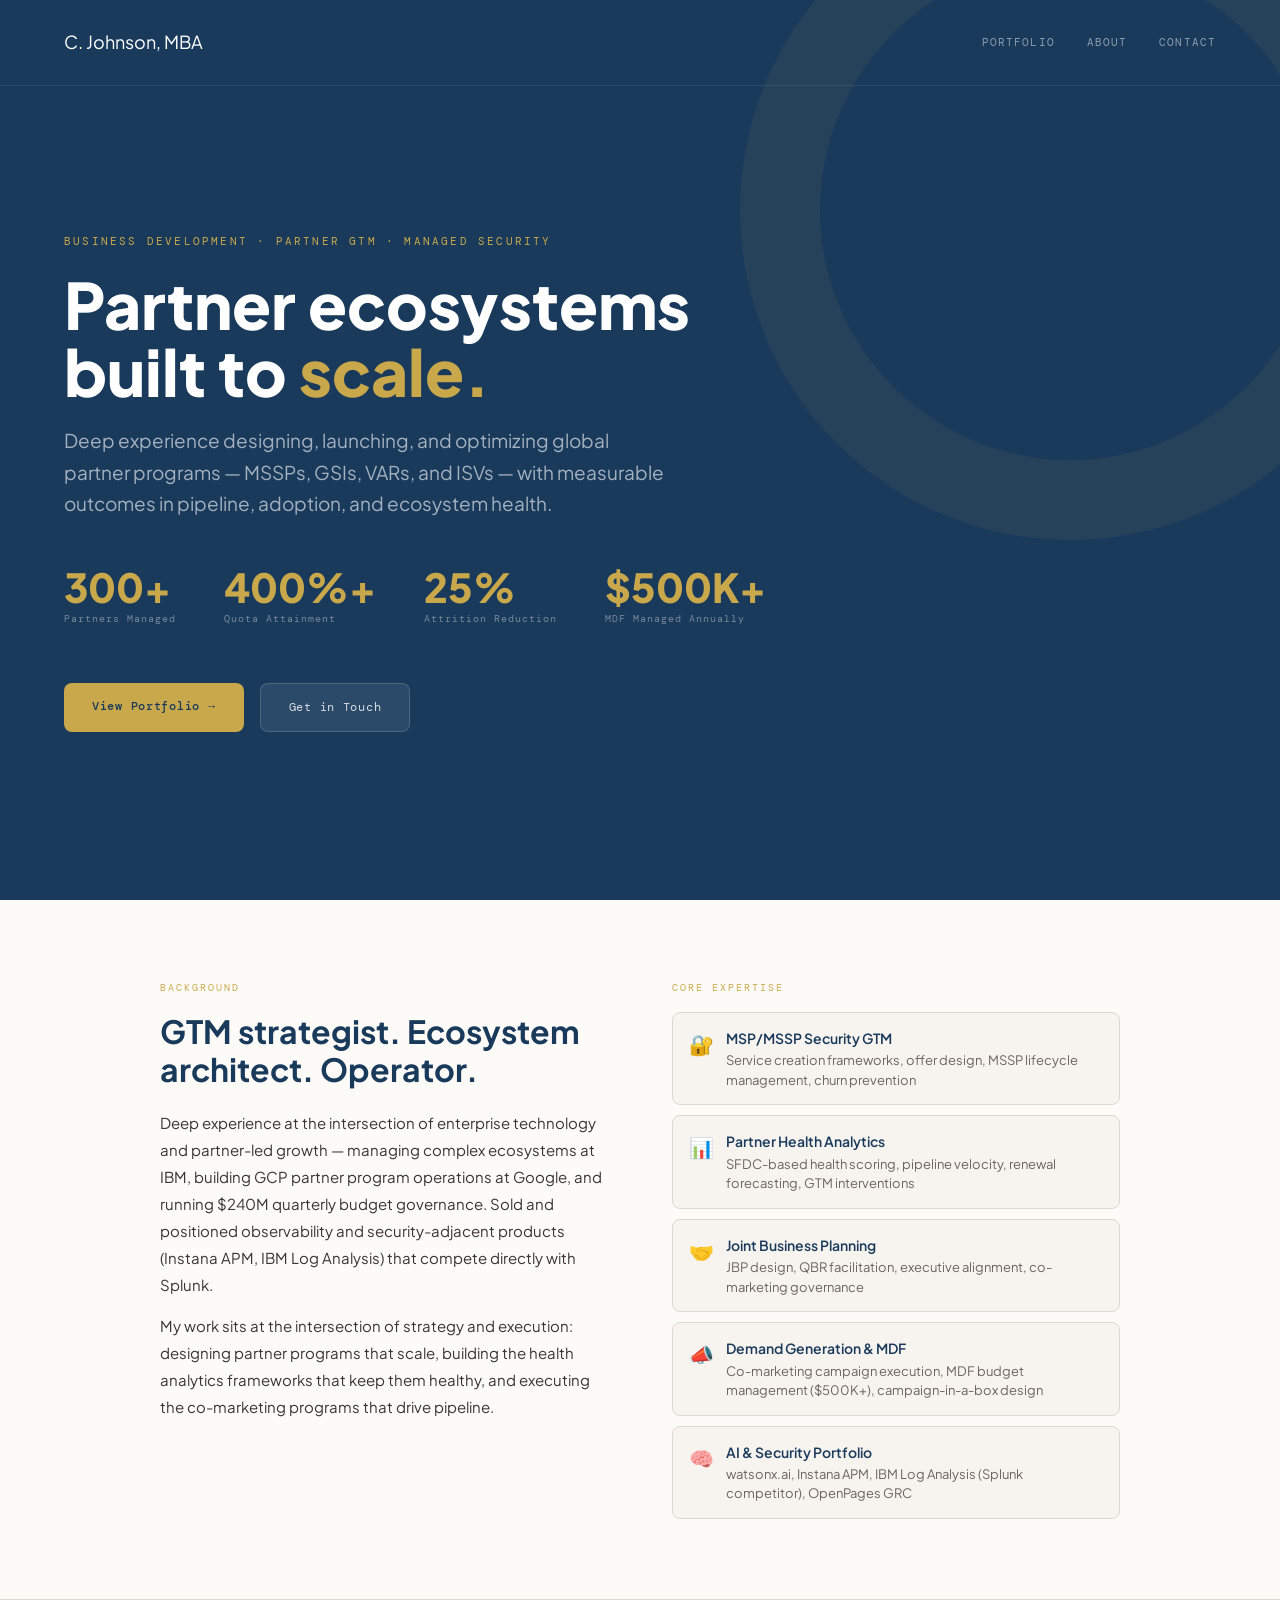
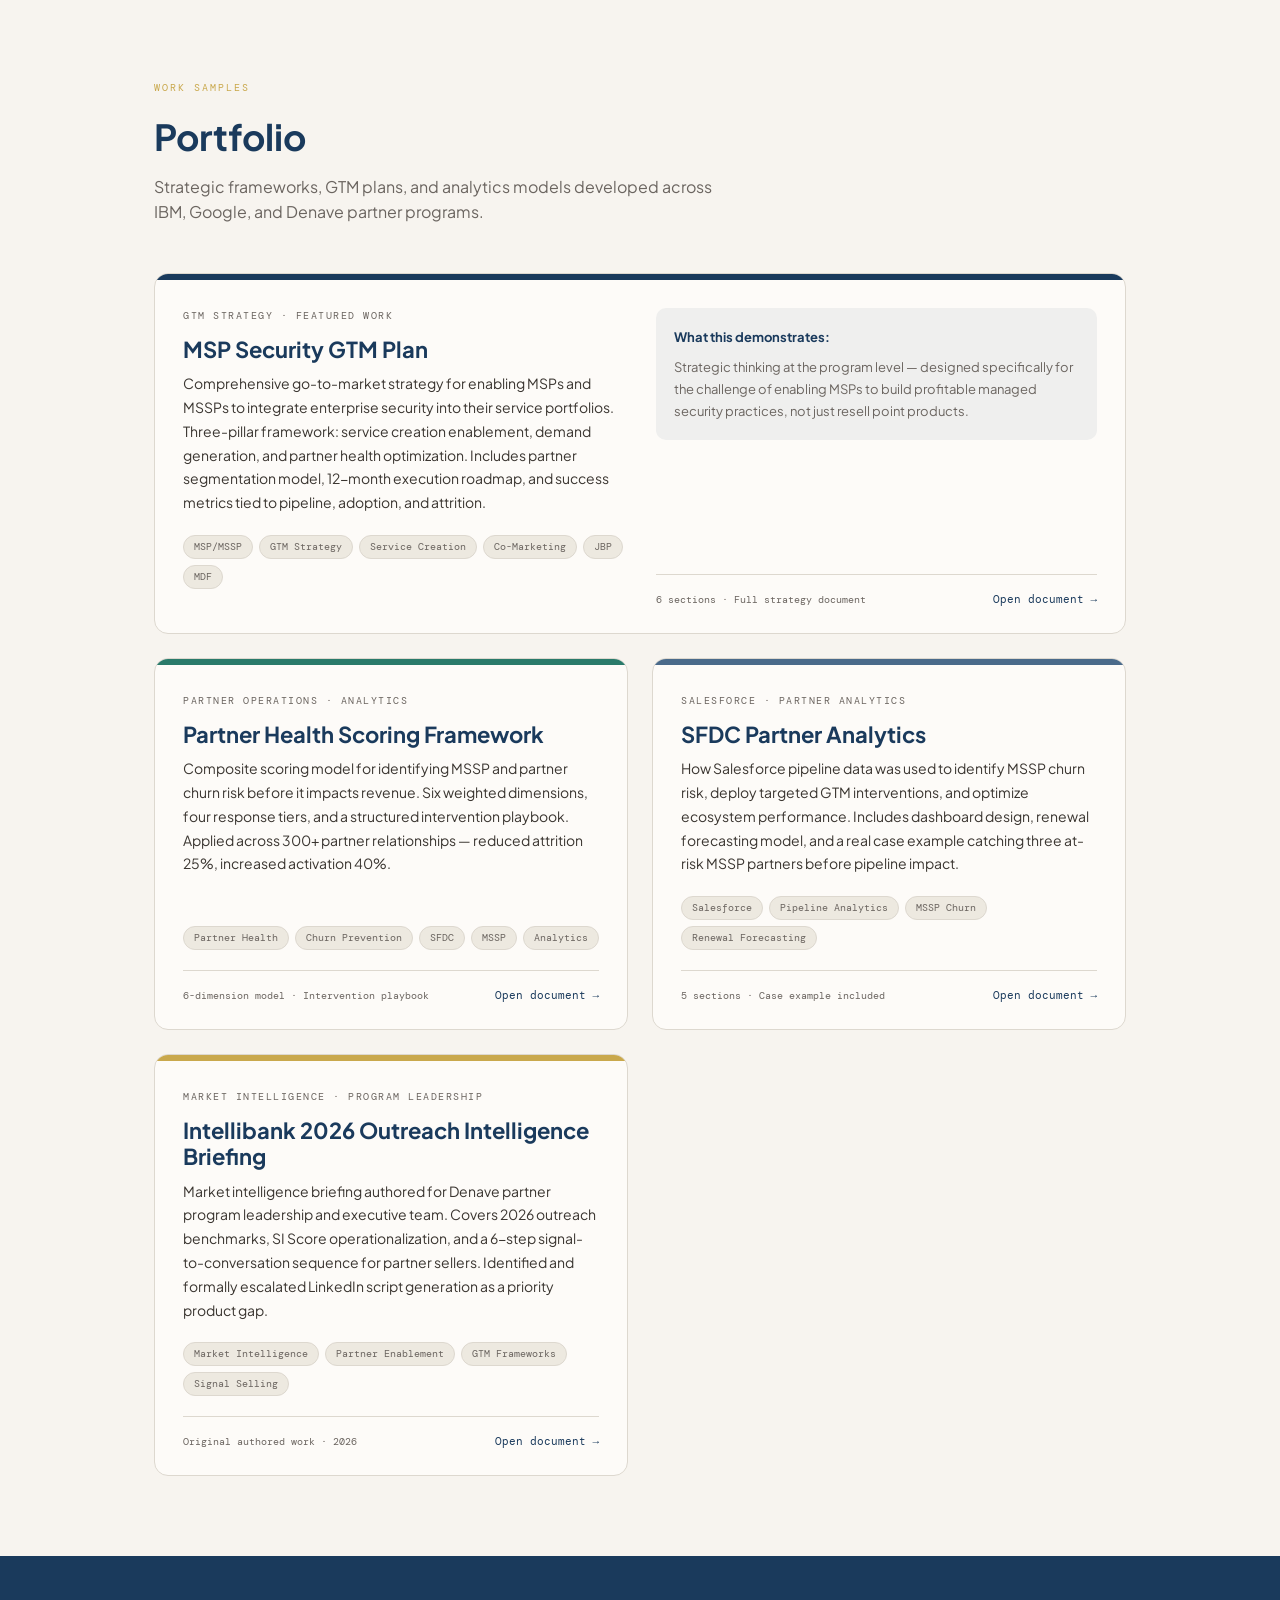
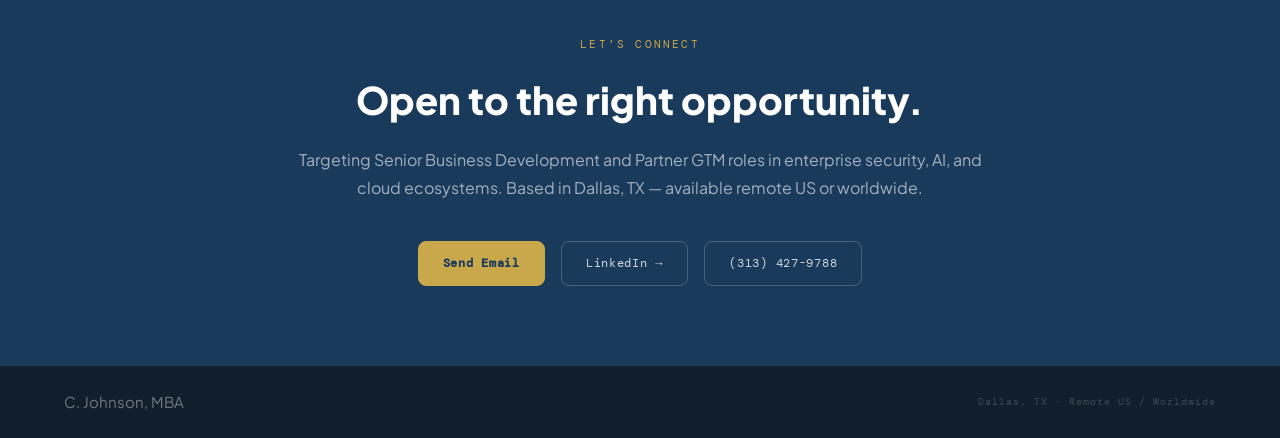
==== index.html @ adf1283f "Add files via upload" ====
<!DOCTYPE html>
<html lang="en">
<head>
<meta charset="UTF-8">
<meta name="viewport" content="width=device-width, initial-scale=1.0">
<title>Cory Johanson — Portfolio</title>
<link href="https://fonts.googleapis.com/css2?family=Plus+Jakarta+Sans:wght@300;400;500;600;700&family=DM+Mono:wght@300;400;500&display=swap" rel="stylesheet">
<style>
  :root { --navy:#1A3A5C;--navy-mid:#2a4f7a;--gold:#C9A84C;--gold-light:#e0c070;--cream:#F7F4EF;--cream-dark:#EDE9E0;--ink:#1c1c1c;--muted:#6b6560;--border:#ddd8cf;--surface:#FDFBF8; }
  *{box-sizing:border-box;margin:0;padding:0;}html{scroll-behavior:smooth;}
  body{font-family:'Plus Jakarta Sans',sans-serif;background:var(--cream);color:var(--ink);line-height:1.6;}
  .hero{background:var(--navy);min-height:100vh;display:flex;flex-direction:column;position:relative;overflow:hidden;}
  .hero::before{content:'';position:absolute;top:-120px;right:-120px;width:500px;height:500px;border:80px solid rgba(201,168,76,0.07);border-radius:50%;pointer-events:none;}
  nav{display:flex;align-items:center;justify-content:space-between;padding:28px 64px;position:relative;z-index:10;border-bottom:1px solid rgba(255,255,255,0.08);}
  .nav-name{font-family:'Plus Jakarta Sans',sans-serif;font-size:18px;color:#fff;}
  .nav-links{display:flex;gap:32px;}
  .nav-links a{font-family:'DM Mono',monospace;font-size:11px;color:rgba(255,255,255,0.5);text-decoration:none;letter-spacing:.1em;text-transform:uppercase;transition:color .2s;}
  .nav-links a:hover{color:var(--gold);}
  .hero-content{flex:1;display:flex;flex-direction:column;justify-content:center;padding:80px 64px 100px;position:relative;z-index:10;max-width:900px;}
  .hero-eyebrow{font-family:'DM Mono',monospace;font-size:11px;color:var(--gold);letter-spacing:.2em;text-transform:uppercase;margin-bottom:20px;}
  .hero h1{font-family:'Plus Jakarta Sans',sans-serif;font-size:64px;color:#fff;font-weight:900;line-height:1.05;margin-bottom:20px;}
  .hero h1 span{color:var(--gold);}
  .hero-tagline{font-size:19px;color:rgba(255,255,255,0.6);line-height:1.65;max-width:600px;margin-bottom:48px;}
  .hero-stats{display:flex;gap:48px;margin-bottom:56px;}
  .stat-num{font-family:'Plus Jakarta Sans',sans-serif;font-size:40px;font-weight:900;color:var(--gold);line-height:1;}
  .stat-label{font-family:'DM Mono',monospace;font-size:10px;color:rgba(255,255,255,0.4);letter-spacing:.1em;margin-top:4px;}
  .hero-cta{display:flex;gap:16px;flex-wrap:wrap;}
  .btn-primary{background:var(--gold);color:var(--navy);font-family:'DM Mono',monospace;font-size:12px;font-weight:500;padding:14px 28px;border-radius:8px;text-decoration:none;letter-spacing:.06em;transition:all .2s;}
  .btn-primary:hover{background:var(--gold-light);transform:translateY(-2px);box-shadow:0 8px 24px rgba(201,168,76,0.3);}
  .btn-secondary{background:rgba(255,255,255,0.08);color:rgba(255,255,255,0.8);font-family:'DM Mono',monospace;font-size:12px;padding:14px 28px;border-radius:8px;text-decoration:none;letter-spacing:.06em;border:1px solid rgba(255,255,255,0.15);transition:all .2s;}
  .btn-secondary:hover{background:rgba(255,255,255,0.14);}
  .about{background:var(--surface);padding:80px 64px;border-bottom:1px solid var(--border);}
  .about-inner{max-width:960px;margin:0 auto;display:grid;grid-template-columns:1fr 1fr;gap:64px;align-items:start;}
  .about-label{font-family:'DM Mono',monospace;font-size:10px;color:var(--gold);letter-spacing:.2em;text-transform:uppercase;margin-bottom:16px;}
  .about h2{font-family:'Plus Jakarta Sans',sans-serif;font-size:32px;color:var(--navy);font-weight:700;line-height:1.2;margin-bottom:20px;}
  .about p{font-size:15px;color:#3a3530;line-height:1.8;margin-bottom:14px;}
  .expertise-list{display:flex;flex-direction:column;gap:10px;}
  .expertise-item{display:flex;align-items:flex-start;gap:12px;padding:14px 16px;background:var(--cream);border-radius:8px;border:1px solid var(--border);}
  .expertise-icon{font-size:20px;flex-shrink:0;margin-top:1px;}
  .expertise-title{font-weight:600;font-size:14px;color:var(--navy);margin-bottom:2px;}
  .expertise-desc{font-size:13px;color:var(--muted);line-height:1.5;}
  .portfolio{padding:80px 64px;max-width:1100px;margin:0 auto;}
  .section-eyebrow{font-family:'DM Mono',monospace;font-size:10px;color:var(--gold);letter-spacing:.2em;text-transform:uppercase;margin-bottom:12px;}
  .section-title{font-family:'Plus Jakarta Sans',sans-serif;font-size:36px;color:var(--navy);font-weight:700;margin-bottom:8px;}
  .section-sub{font-size:16px;color:var(--muted);margin-bottom:48px;max-width:560px;}
  .portfolio-grid{display:grid;grid-template-columns:1fr 1fr;gap:24px;}
  .portfolio-card{background:var(--surface);border:1px solid var(--border);border-radius:14px;overflow:hidden;transition:all .25s;text-decoration:none;color:var(--ink);display:flex;flex-direction:column;}
  .portfolio-card:hover{transform:translateY(-4px);box-shadow:0 16px 48px rgba(26,58,92,0.12);border-color:var(--navy);}
  .portfolio-card.featured{grid-column:span 2;}
  .portfolio-card.featured .card-inner{display:grid;grid-template-columns:1fr 1fr;gap:32px;}
  .card-accent{height:6px;}
  .card-accent.navy{background:var(--navy);}
  .card-accent.gold{background:var(--gold);}
  .card-accent.teal{background:#2a7a6a;}
  .card-accent.steel{background:#4a6a8a;}
  .card-inner{padding:28px 28px 24px;flex:1;display:flex;flex-direction:column;}
  .card-category{font-family:'DM Mono',monospace;font-size:10px;color:var(--muted);letter-spacing:.15em;text-transform:uppercase;margin-bottom:12px;}
  .card-title{font-family:'Plus Jakarta Sans',sans-serif;font-size:22px;color:var(--navy);font-weight:700;line-height:1.2;margin-bottom:10px;}
  .card-desc{font-size:14px;color:#3a3530;line-height:1.7;margin-bottom:20px;flex:1;}
  .card-tags{display:flex;flex-wrap:wrap;gap:6px;margin-bottom:20px;}
  .tag{font-family:'DM Mono',monospace;font-size:10px;background:var(--cream-dark);border:1px solid var(--border);border-radius:20px;padding:3px 10px;color:var(--muted);}
  .card-footer{display:flex;align-items:center;justify-content:space-between;padding-top:16px;border-top:1px solid var(--border);}
  .card-meta{font-family:'DM Mono',monospace;font-size:10px;color:var(--muted);}
  .card-link{font-family:'DM Mono',monospace;font-size:11px;color:var(--navy);display:flex;align-items:center;gap:6px;}
  .card-link::after{content:'→';transition:transform .2s;}
  .portfolio-card:hover .card-link::after{transform:translateX(4px);}
  .card-right{display:flex;flex-direction:column;justify-content:space-between;}
  .contact{background:var(--navy);padding:80px 64px;}
  .contact-inner{max-width:700px;margin:0 auto;text-align:center;}
  .contact-label{font-family:'DM Mono',monospace;font-size:11px;color:var(--gold);letter-spacing:.2em;text-transform:uppercase;margin-bottom:16px;}
  .contact h2{font-family:'Plus Jakarta Sans',sans-serif;font-size:38px;color:#fff;font-weight:900;margin-bottom:16px;}
  .contact p{font-size:16px;color:rgba(255,255,255,0.6);margin-bottom:40px;line-height:1.7;}
  .contact-links{display:flex;gap:16px;justify-content:center;flex-wrap:wrap;}
  .contact-link{font-family:'DM Mono',monospace;font-size:12px;color:rgba(255,255,255,0.8);text-decoration:none;border:1px solid rgba(255,255,255,0.2);padding:12px 24px;border-radius:8px;transition:all .2s;letter-spacing:.06em;}
  .contact-link:hover{border-color:var(--gold);color:var(--gold);}
  .contact-link.primary{background:var(--gold);color:var(--navy);border-color:var(--gold);font-weight:600;}
  footer{background:#111e2b;padding:24px 64px;display:flex;align-items:center;justify-content:space-between;}
  .footer-name{font-family:'Plus Jakarta Sans',sans-serif;font-size:15px;color:rgba(255,255,255,0.4);}
  .footer-note{font-family:'DM Mono',monospace;font-size:10px;color:rgba(255,255,255,0.2);letter-spacing:.1em;}
  @media(max-width:768px){nav{padding:20px 24px;}.hero-content{padding:60px 24px 80px;}.hero h1{font-size:40px;}.hero-stats{gap:28px;}.about{padding:60px 24px;}.about-inner{grid-template-columns:1fr;gap:40px;}.portfolio{padding:60px 24px;}.portfolio-grid{grid-template-columns:1fr;}.portfolio-card.featured{grid-column:span 1;}.portfolio-card.featured .card-inner{grid-template-columns:1fr;}.contact{padding:60px 24px;}footer{padding:20px 24px;flex-direction:column;gap:8px;text-align:center;}}
</style>
</head>
<body>

<section class="hero">
  <nav>
    <div class="nav-name">C. Johnson, MBA</div>
    <div class="nav-links">
      <a href="#portfolio">Portfolio</a>
      <a href="#about">About</a>
      <a href="#contact">Contact</a>
    </div>
  </nav>
  <div class="hero-content">
    <div class="hero-eyebrow">Business Development · Partner GTM · Managed Security</div>
    <h1>Partner ecosystems<br>built to <span>scale.</span></h1>
    <p class="hero-tagline">Deep experience designing, launching, and optimizing global partner programs — MSSPs, GSIs, VARs, and ISVs — with measurable outcomes in pipeline, adoption, and ecosystem health.</p>
    <div class="hero-stats">
      <div class="stat"><div class="stat-num">300+</div><div class="stat-label">Partners Managed</div></div>
      <div class="stat"><div class="stat-num">400%+</div><div class="stat-label">Quota Attainment</div></div>
      <div class="stat"><div class="stat-num">25%</div><div class="stat-label">Attrition Reduction</div></div>
      <div class="stat"><div class="stat-num">$500K+</div><div class="stat-label">MDF Managed Annually</div></div>
    </div>
    <div class="hero-cta">
      <a href="#portfolio" class="btn-primary">View Portfolio →</a>
      <a href="mailto:OneCrisJ@icloud.com" class="btn-secondary">Get in Touch</a>
    </div>
  </div>
</section>

<section class="about" id="about">
  <div class="about-inner">
    <div>
      <div class="about-label">Background</div>
      <h2>GTM strategist. Ecosystem architect. Operator.</h2>
      <p>Deep experience at the intersection of enterprise technology and partner-led growth — managing complex ecosystems at IBM, building GCP partner program operations at Google, and running $240M quarterly budget governance. Sold and positioned observability and security-adjacent products (Instana APM, IBM Log Analysis) that compete directly with Splunk.</p>
      <p>My work sits at the intersection of strategy and execution: designing partner programs that scale, building the health analytics frameworks that keep them healthy, and executing the co-marketing programs that drive pipeline.</p>
    </div>
    <div>
      <div class="about-label">Core Expertise</div>
      <div class="expertise-list">
        <div class="expertise-item"><div class="expertise-icon">🔐</div><div><div class="expertise-title">MSP/MSSP Security GTM</div><div class="expertise-desc">Service creation frameworks, offer design, MSSP lifecycle management, churn prevention</div></div></div>
        <div class="expertise-item"><div class="expertise-icon">📊</div><div><div class="expertise-title">Partner Health Analytics</div><div class="expertise-desc">SFDC-based health scoring, pipeline velocity, renewal forecasting, GTM interventions</div></div></div>
        <div class="expertise-item"><div class="expertise-icon">🤝</div><div><div class="expertise-title">Joint Business Planning</div><div class="expertise-desc">JBP design, QBR facilitation, executive alignment, co-marketing governance</div></div></div>
        <div class="expertise-item"><div class="expertise-icon">📣</div><div><div class="expertise-title">Demand Generation & MDF</div><div class="expertise-desc">Co-marketing campaign execution, MDF budget management ($500K+), campaign-in-a-box design</div></div></div>
        <div class="expertise-item"><div class="expertise-icon">🧠</div><div><div class="expertise-title">AI & Security Portfolio</div><div class="expertise-desc">watsonx.ai, Instana APM, IBM Log Analysis (Splunk competitor), OpenPages GRC</div></div></div>
      </div>
    </div>
  </div>
</section>

<section id="portfolio">
  <div class="portfolio">
    <div class="section-eyebrow">Work Samples</div>
    <div class="section-title">Portfolio</div>
    <div class="section-sub">Strategic frameworks, GTM plans, and analytics models developed across IBM, Google, and Denave partner programs.</div>

    <div class="portfolio-grid">

      <a href="gtm_plan.html" class="portfolio-card featured" target="_blank">
        <div class="card-accent navy"></div>
        <div class="card-inner">
          <div>
            <div class="card-category">GTM Strategy · Featured Work</div>
            <div class="card-title">MSP Security GTM Plan</div>
            <div class="card-desc">Comprehensive go-to-market strategy for enabling MSPs and MSSPs to integrate enterprise security into their service portfolios. Three-pillar framework: service creation enablement, demand generation, and partner health optimization. Includes partner segmentation model, 12-month execution roadmap, and success metrics tied to pipeline, adoption, and attrition.</div>
            <div class="card-tags"><span class="tag">MSP/MSSP</span><span class="tag">GTM Strategy</span><span class="tag">Service Creation</span><span class="tag">Co-Marketing</span><span class="tag">JBP</span><span class="tag">MDF</span></div>
          </div>
          <div class="card-right">
            <div style="background:rgba(26,58,92,0.06);border-radius:10px;padding:18px;font-size:13px;color:var(--muted);line-height:1.7"><strong style="color:var(--navy);display:block;margin-bottom:8px">What this demonstrates:</strong>Strategic thinking at the program level — designed specifically for the challenge of enabling MSPs to build profitable managed security practices, not just resell point products.</div>
            <div class="card-footer"><div class="card-meta">6 sections · Full strategy document</div><div class="card-link">Open document</div></div>
          </div>
        </div>
      </a>

      <a href="health_scoring.html" class="portfolio-card" target="_blank">
        <div class="card-accent teal"></div>
        <div class="card-inner">
          <div class="card-category">Partner Operations · Analytics</div>
          <div class="card-title">Partner Health Scoring Framework</div>
          <div class="card-desc">Composite scoring model for identifying MSSP and partner churn risk before it impacts revenue. Six weighted dimensions, four response tiers, and a structured intervention playbook. Applied across 300+ partner relationships — reduced attrition 25%, increased activation 40%.</div>
          <div class="card-tags"><span class="tag">Partner Health</span><span class="tag">Churn Prevention</span><span class="tag">SFDC</span><span class="tag">MSSP</span><span class="tag">Analytics</span></div>
          <div class="card-footer"><div class="card-meta">6-dimension model · Intervention playbook</div><div class="card-link">Open document</div></div>
        </div>
      </a>

      <a href="sfdc_analytics.html" class="portfolio-card" target="_blank">
        <div class="card-accent steel"></div>
        <div class="card-inner">
          <div class="card-category">Salesforce · Partner Analytics</div>
          <div class="card-title">SFDC Partner Analytics</div>
          <div class="card-desc">How Salesforce pipeline data was used to identify MSSP churn risk, deploy targeted GTM interventions, and optimize ecosystem performance. Includes dashboard design, renewal forecasting model, and a real case example catching three at-risk MSSP partners before pipeline impact.</div>
          <div class="card-tags"><span class="tag">Salesforce</span><span class="tag">Pipeline Analytics</span><span class="tag">MSSP Churn</span><span class="tag">Renewal Forecasting</span></div>
          <div class="card-footer"><div class="card-meta">5 sections · Case example included</div><div class="card-link">Open document</div></div>
        </div>
      </a>

      <a href="intellibank_briefing.html" class="portfolio-card" target="_blank">
        <div class="card-accent gold"></div>
        <div class="card-inner">
          <div class="card-category">Market Intelligence · Program Leadership</div>
          <div class="card-title">Intellibank 2026 Outreach Intelligence Briefing</div>
          <div class="card-desc">Market intelligence briefing authored for Denave partner program leadership and executive team. Covers 2026 outreach benchmarks, SI Score operationalization, and a 6-step signal-to-conversation sequence for partner sellers. Identified and formally escalated LinkedIn script generation as a priority product gap.</div>
          <div class="card-tags"><span class="tag">Market Intelligence</span><span class="tag">Partner Enablement</span><span class="tag">GTM Frameworks</span><span class="tag">Signal Selling</span></div>
          <div class="card-footer"><div class="card-meta">Original authored work · 2026</div><div class="card-link">Open document</div></div>
        </div>
      </a>

    </div>
  </div>
</section>

<section class="contact" id="contact">
  <div class="contact-inner">
    <div class="contact-label">Let's Connect</div>
    <h2>Open to the right opportunity.</h2>
    <p>Targeting Senior Business Development and Partner GTM roles in enterprise security, AI, and cloud ecosystems. Based in Dallas, TX — available remote US or worldwide.</p>
    <div class="contact-links">
      <a href="mailto:OneCrisJ@icloud.com" class="contact-link primary">Send Email</a>
      <a href="https://linkedin.com/in/cjanalytics/" class="contact-link" target="_blank">LinkedIn →</a>
      <a href="tel:3134279788" class="contact-link">(313) 427-9788</a>
    </div>
  </div>
</section>

<footer>
  <div class="footer-name">C. Johnson, MBA</div>
  <div class="footer-note">Dallas, TX · Remote US / Worldwide</div>
</footer>

</body>
</html>
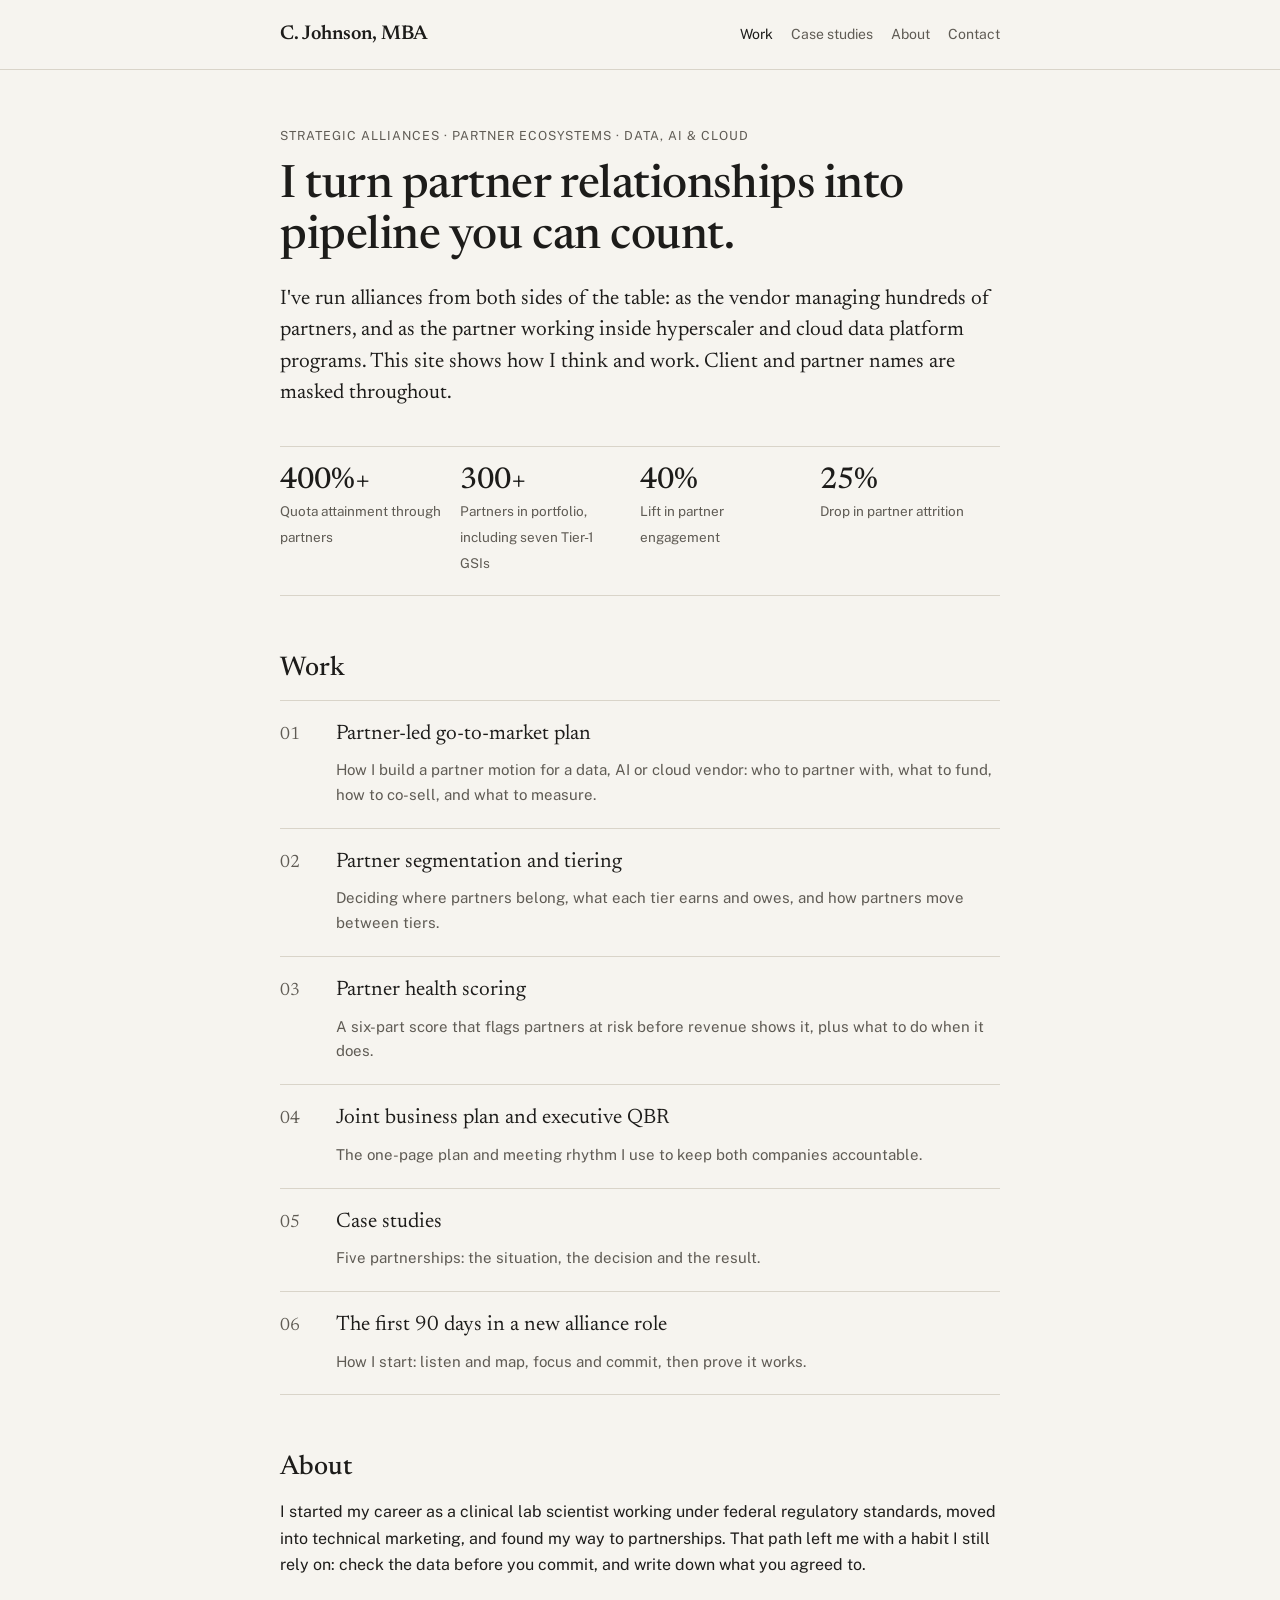
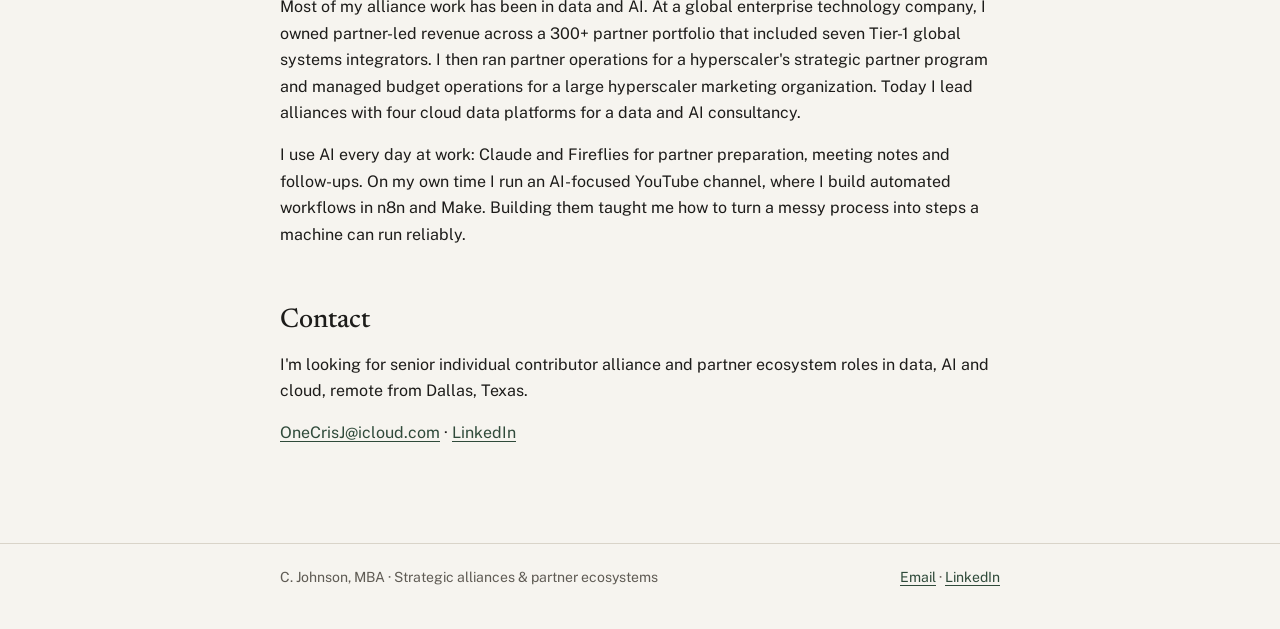
==== commit 510472d7: "Add files via upload" ====
--- a/index.html
+++ b/index.html
@@ -1,212 +1,54 @@
-<!DOCTYPE html>
+<!doctype html>
 <html lang="en">
 <head>
-<meta charset="UTF-8">
-<meta name="viewport" content="width=device-width, initial-scale=1.0">
-<title>Cory Johanson — Portfolio</title>
-<link href="https://fonts.googleapis.com/css2?family=Plus+Jakarta+Sans:wght@300;400;500;600;700&family=DM+Mono:wght@300;400;500&display=swap" rel="stylesheet">
-<style>
-  :root { --navy:#1A3A5C;--navy-mid:#2a4f7a;--gold:#C9A84C;--gold-light:#e0c070;--cream:#F7F4EF;--cream-dark:#EDE9E0;--ink:#1c1c1c;--muted:#6b6560;--border:#ddd8cf;--surface:#FDFBF8; }
-  *{box-sizing:border-box;margin:0;padding:0;}html{scroll-behavior:smooth;}
-  body{font-family:'Plus Jakarta Sans',sans-serif;background:var(--cream);color:var(--ink);line-height:1.6;}
-  .hero{background:var(--navy);min-height:100vh;display:flex;flex-direction:column;position:relative;overflow:hidden;}
-  .hero::before{content:'';position:absolute;top:-120px;right:-120px;width:500px;height:500px;border:80px solid rgba(201,168,76,0.07);border-radius:50%;pointer-events:none;}
-  nav{display:flex;align-items:center;justify-content:space-between;padding:28px 64px;position:relative;z-index:10;border-bottom:1px solid rgba(255,255,255,0.08);}
-  .nav-name{font-family:'Plus Jakarta Sans',sans-serif;font-size:18px;color:#fff;}
-  .nav-links{display:flex;gap:32px;}
-  .nav-links a{font-family:'DM Mono',monospace;font-size:11px;color:rgba(255,255,255,0.5);text-decoration:none;letter-spacing:.1em;text-transform:uppercase;transition:color .2s;}
-  .nav-links a:hover{color:var(--gold);}
-  .hero-content{flex:1;display:flex;flex-direction:column;justify-content:center;padding:80px 64px 100px;position:relative;z-index:10;max-width:900px;}
-  .hero-eyebrow{font-family:'DM Mono',monospace;font-size:11px;color:var(--gold);letter-spacing:.2em;text-transform:uppercase;margin-bottom:20px;}
-  .hero h1{font-family:'Plus Jakarta Sans',sans-serif;font-size:64px;color:#fff;font-weight:900;line-height:1.05;margin-bottom:20px;}
-  .hero h1 span{color:var(--gold);}
-  .hero-tagline{font-size:19px;color:rgba(255,255,255,0.6);line-height:1.65;max-width:600px;margin-bottom:48px;}
-  .hero-stats{display:flex;gap:48px;margin-bottom:56px;}
-  .stat-num{font-family:'Plus Jakarta Sans',sans-serif;font-size:40px;font-weight:900;color:var(--gold);line-height:1;}
-  .stat-label{font-family:'DM Mono',monospace;font-size:10px;color:rgba(255,255,255,0.4);letter-spacing:.1em;margin-top:4px;}
-  .hero-cta{display:flex;gap:16px;flex-wrap:wrap;}
-  .btn-primary{background:var(--gold);color:var(--navy);font-family:'DM Mono',monospace;font-size:12px;font-weight:500;padding:14px 28px;border-radius:8px;text-decoration:none;letter-spacing:.06em;transition:all .2s;}
-  .btn-primary:hover{background:var(--gold-light);transform:translateY(-2px);box-shadow:0 8px 24px rgba(201,168,76,0.3);}
-  .btn-secondary{background:rgba(255,255,255,0.08);color:rgba(255,255,255,0.8);font-family:'DM Mono',monospace;font-size:12px;padding:14px 28px;border-radius:8px;text-decoration:none;letter-spacing:.06em;border:1px solid rgba(255,255,255,0.15);transition:all .2s;}
-  .btn-secondary:hover{background:rgba(255,255,255,0.14);}
-  .about{background:var(--surface);padding:80px 64px;border-bottom:1px solid var(--border);}
-  .about-inner{max-width:960px;margin:0 auto;display:grid;grid-template-columns:1fr 1fr;gap:64px;align-items:start;}
-  .about-label{font-family:'DM Mono',monospace;font-size:10px;color:var(--gold);letter-spacing:.2em;text-transform:uppercase;margin-bottom:16px;}
-  .about h2{font-family:'Plus Jakarta Sans',sans-serif;font-size:32px;color:var(--navy);font-weight:700;line-height:1.2;margin-bottom:20px;}
-  .about p{font-size:15px;color:#3a3530;line-height:1.8;margin-bottom:14px;}
-  .expertise-list{display:flex;flex-direction:column;gap:10px;}
-  .expertise-item{display:flex;align-items:flex-start;gap:12px;padding:14px 16px;background:var(--cream);border-radius:8px;border:1px solid var(--border);}
-  .expertise-icon{font-size:20px;flex-shrink:0;margin-top:1px;}
-  .expertise-title{font-weight:600;font-size:14px;color:var(--navy);margin-bottom:2px;}
-  .expertise-desc{font-size:13px;color:var(--muted);line-height:1.5;}
-  .portfolio{padding:80px 64px;max-width:1100px;margin:0 auto;}
-  .section-eyebrow{font-family:'DM Mono',monospace;font-size:10px;color:var(--gold);letter-spacing:.2em;text-transform:uppercase;margin-bottom:12px;}
-  .section-title{font-family:'Plus Jakarta Sans',sans-serif;font-size:36px;color:var(--navy);font-weight:700;margin-bottom:8px;}
-  .section-sub{font-size:16px;color:var(--muted);margin-bottom:48px;max-width:560px;}
-  .portfolio-grid{display:grid;grid-template-columns:1fr 1fr;gap:24px;}
-  .portfolio-card{background:var(--surface);border:1px solid var(--border);border-radius:14px;overflow:hidden;transition:all .25s;text-decoration:none;color:var(--ink);display:flex;flex-direction:column;}
-  .portfolio-card:hover{transform:translateY(-4px);box-shadow:0 16px 48px rgba(26,58,92,0.12);border-color:var(--navy);}
-  .portfolio-card.featured{grid-column:span 2;}
-  .portfolio-card.featured .card-inner{display:grid;grid-template-columns:1fr 1fr;gap:32px;}
-  .card-accent{height:6px;}
-  .card-accent.navy{background:var(--navy);}
-  .card-accent.gold{background:var(--gold);}
-  .card-accent.teal{background:#2a7a6a;}
-  .card-accent.steel{background:#4a6a8a;}
-  .card-inner{padding:28px 28px 24px;flex:1;display:flex;flex-direction:column;}
-  .card-category{font-family:'DM Mono',monospace;font-size:10px;color:var(--muted);letter-spacing:.15em;text-transform:uppercase;margin-bottom:12px;}
-  .card-title{font-family:'Plus Jakarta Sans',sans-serif;font-size:22px;color:var(--navy);font-weight:700;line-height:1.2;margin-bottom:10px;}
-  .card-desc{font-size:14px;color:#3a3530;line-height:1.7;margin-bottom:20px;flex:1;}
-  .card-tags{display:flex;flex-wrap:wrap;gap:6px;margin-bottom:20px;}
-  .tag{font-family:'DM Mono',monospace;font-size:10px;background:var(--cream-dark);border:1px solid var(--border);border-radius:20px;padding:3px 10px;color:var(--muted);}
-  .card-footer{display:flex;align-items:center;justify-content:space-between;padding-top:16px;border-top:1px solid var(--border);}
-  .card-meta{font-family:'DM Mono',monospace;font-size:10px;color:var(--muted);}
-  .card-link{font-family:'DM Mono',monospace;font-size:11px;color:var(--navy);display:flex;align-items:center;gap:6px;}
-  .card-link::after{content:'→';transition:transform .2s;}
-  .portfolio-card:hover .card-link::after{transform:translateX(4px);}
-  .card-right{display:flex;flex-direction:column;justify-content:space-between;}
-  .contact{background:var(--navy);padding:80px 64px;}
-  .contact-inner{max-width:700px;margin:0 auto;text-align:center;}
-  .contact-label{font-family:'DM Mono',monospace;font-size:11px;color:var(--gold);letter-spacing:.2em;text-transform:uppercase;margin-bottom:16px;}
-  .contact h2{font-family:'Plus Jakarta Sans',sans-serif;font-size:38px;color:#fff;font-weight:900;margin-bottom:16px;}
-  .contact p{font-size:16px;color:rgba(255,255,255,0.6);margin-bottom:40px;line-height:1.7;}
-  .contact-links{display:flex;gap:16px;justify-content:center;flex-wrap:wrap;}
-  .contact-link{font-family:'DM Mono',monospace;font-size:12px;color:rgba(255,255,255,0.8);text-decoration:none;border:1px solid rgba(255,255,255,0.2);padding:12px 24px;border-radius:8px;transition:all .2s;letter-spacing:.06em;}
-  .contact-link:hover{border-color:var(--gold);color:var(--gold);}
-  .contact-link.primary{background:var(--gold);color:var(--navy);border-color:var(--gold);font-weight:600;}
-  footer{background:#111e2b;padding:24px 64px;display:flex;align-items:center;justify-content:space-between;}
-  .footer-name{font-family:'Plus Jakarta Sans',sans-serif;font-size:15px;color:rgba(255,255,255,0.4);}
-  .footer-note{font-family:'DM Mono',monospace;font-size:10px;color:rgba(255,255,255,0.2);letter-spacing:.1em;}
-  @media(max-width:768px){nav{padding:20px 24px;}.hero-content{padding:60px 24px 80px;}.hero h1{font-size:40px;}.hero-stats{gap:28px;}.about{padding:60px 24px;}.about-inner{grid-template-columns:1fr;gap:40px;}.portfolio{padding:60px 24px;}.portfolio-grid{grid-template-columns:1fr;}.portfolio-card.featured{grid-column:span 1;}.portfolio-card.featured .card-inner{grid-template-columns:1fr;}.contact{padding:60px 24px;}footer{padding:20px 24px;flex-direction:column;gap:8px;text-align:center;}}
-</style>
+<meta charset="utf-8">
+<meta name="viewport" content="width=device-width, initial-scale=1">
+<title>C. Johnson, MBA</title>
+<meta name="description" content="Strategic alliances and partner ecosystem work in data, AI and cloud.">
+<link rel="stylesheet" href="style.css">
 </head>
 <body>
+<header class="site"><div class="wrap">
+<a class="name" href="index.html">C. Johnson, MBA</a>
+<nav><a href="index.html" aria-current="page">Work</a><a href="cases.html">Case studies</a><a href="index.html#about">About</a><a href="index.html#contact">Contact</a></nav>
+</div></header>
+<main><div class="wrap">
 
-<section class="hero">
-  <nav>
-    <div class="nav-name">C. Johnson, MBA</div>
-    <div class="nav-links">
-      <a href="#portfolio">Portfolio</a>
-      <a href="#about">About</a>
-      <a href="#contact">Contact</a>
-    </div>
-  </nav>
-  <div class="hero-content">
-    <div class="hero-eyebrow">Business Development · Partner GTM · Managed Security</div>
-    <h1>Partner ecosystems<br>built to <span>scale.</span></h1>
-    <p class="hero-tagline">Deep experience designing, launching, and optimizing global partner programs — MSSPs, GSIs, VARs, and ISVs — with measurable outcomes in pipeline, adoption, and ecosystem health.</p>
-    <div class="hero-stats">
-      <div class="stat"><div class="stat-num">300+</div><div class="stat-label">Partners Managed</div></div>
-      <div class="stat"><div class="stat-num">400%+</div><div class="stat-label">Quota Attainment</div></div>
-      <div class="stat"><div class="stat-num">25%</div><div class="stat-label">Attrition Reduction</div></div>
-      <div class="stat"><div class="stat-num">$500K+</div><div class="stat-label">MDF Managed Annually</div></div>
-    </div>
-    <div class="hero-cta">
-      <a href="#portfolio" class="btn-primary">View Portfolio →</a>
-      <a href="mailto:OneCrisJ@icloud.com" class="btn-secondary">Get in Touch</a>
-    </div>
-  </div>
-</section>
+<p class="eyebrow">Strategic alliances &middot; Partner ecosystems &middot; Data, AI &amp; cloud</p>
+<h1>I turn partner relationships into pipeline you can count.</h1>
+<p class="lede">I've run alliances from both sides of the table: as the vendor managing hundreds of partners, and as the partner working inside hyperscaler and cloud data platform programs. This site shows how I think and work. Client and partner names are masked throughout.</p>
 
-<section class="about" id="about">
-  <div class="about-inner">
-    <div>
-      <div class="about-label">Background</div>
-      <h2>GTM strategist. Ecosystem architect. Operator.</h2>
-      <p>Deep experience at the intersection of enterprise technology and partner-led growth — managing complex ecosystems at IBM, building GCP partner program operations at Google, and running $240M quarterly budget governance. Sold and positioned observability and security-adjacent products (Instana APM, IBM Log Analysis) that compete directly with Splunk.</p>
-      <p>My work sits at the intersection of strategy and execution: designing partner programs that scale, building the health analytics frameworks that keep them healthy, and executing the co-marketing programs that drive pipeline.</p>
-    </div>
-    <div>
-      <div class="about-label">Core Expertise</div>
-      <div class="expertise-list">
-        <div class="expertise-item"><div class="expertise-icon">🔐</div><div><div class="expertise-title">MSP/MSSP Security GTM</div><div class="expertise-desc">Service creation frameworks, offer design, MSSP lifecycle management, churn prevention</div></div></div>
-        <div class="expertise-item"><div class="expertise-icon">📊</div><div><div class="expertise-title">Partner Health Analytics</div><div class="expertise-desc">SFDC-based health scoring, pipeline velocity, renewal forecasting, GTM interventions</div></div></div>
-        <div class="expertise-item"><div class="expertise-icon">🤝</div><div><div class="expertise-title">Joint Business Planning</div><div class="expertise-desc">JBP design, QBR facilitation, executive alignment, co-marketing governance</div></div></div>
-        <div class="expertise-item"><div class="expertise-icon">📣</div><div><div class="expertise-title">Demand Generation & MDF</div><div class="expertise-desc">Co-marketing campaign execution, MDF budget management ($500K+), campaign-in-a-box design</div></div></div>
-        <div class="expertise-item"><div class="expertise-icon">🧠</div><div><div class="expertise-title">AI & Security Portfolio</div><div class="expertise-desc">watsonx.ai, Instana APM, IBM Log Analysis (Splunk competitor), OpenPages GRC</div></div></div>
-      </div>
-    </div>
-  </div>
-</section>
+<div class="facts">
+  <div><strong>400%+</strong><span>Quota attainment through partners</span></div>
+  <div><strong>300+</strong><span>Partners in portfolio, including seven Tier-1 GSIs</span></div>
+  <div><strong>40%</strong><span>Lift in partner engagement</span></div>
+  <div><strong>25%</strong><span>Drop in partner attrition</span></div>
+</div>
 
-<section id="portfolio">
-  <div class="portfolio">
-    <div class="section-eyebrow">Work Samples</div>
-    <div class="section-title">Portfolio</div>
-    <div class="section-sub">Strategic frameworks, GTM plans, and analytics models developed across IBM, Google, and Denave partner programs.</div>
+<h2>Work</h2>
+<ol class="index">
+  <li><a href="gtm.html"><span class="num">01</span><span class="t">Partner-led go-to-market plan</span><span class="d">How I build a partner motion for a data, AI or cloud vendor: who to partner with, what to fund, how to co-sell, and what to measure.</span></a></li>
+  <li><a href="tiering.html"><span class="num">02</span><span class="t">Partner segmentation and tiering</span><span class="d">Deciding where partners belong, what each tier earns and owes, and how partners move between tiers.</span></a></li>
+  <li><a href="health.html"><span class="num">03</span><span class="t">Partner health scoring</span><span class="d">A six-part score that flags partners at risk before revenue shows it, plus what to do when it does.</span></a></li>
+  <li><a href="jbp.html"><span class="num">04</span><span class="t">Joint business plan and executive QBR</span><span class="d">The one-page plan and meeting rhythm I use to keep both companies accountable.</span></a></li>
+  <li><a href="cases.html"><span class="num">05</span><span class="t">Case studies</span><span class="d">Five partnerships: the situation, the decision and the result.</span></a></li>
+  <li><a href="first-90.html"><span class="num">06</span><span class="t">The first 90 days in a new alliance role</span><span class="d">How I start: listen and map, focus and commit, then prove it works.</span></a></li>
+</ol>
 
-    <div class="portfolio-grid">
+<h2 id="about">About</h2>
+<p>I started my career as a clinical lab scientist working under federal regulatory standards, moved into technical marketing, and found my way to partnerships. That path left me with a habit I still rely on: check the data before you commit, and write down what you agreed to.</p>
+<p>Most of my alliance work has been in data and AI. At a global enterprise technology company, I owned partner-led revenue across a 300+ partner portfolio that included seven Tier-1 global systems integrators. I then ran partner operations for a hyperscaler's strategic partner program and managed budget operations for a large hyperscaler marketing organization. Today I lead alliances with four cloud data platforms for a data and AI consultancy.</p>
+<p>I use AI every day at work: Claude and Fireflies for partner preparation, meeting notes and follow-ups. On my own time I run an AI-focused YouTube channel, where I build automated workflows in n8n and Make. Building them taught me how to turn a messy process into steps a machine can run reliably.</p>
 
-      <a href="gtm_plan.html" class="portfolio-card featured" target="_blank">
-        <div class="card-accent navy"></div>
-        <div class="card-inner">
-          <div>
-            <div class="card-category">GTM Strategy · Featured Work</div>
-            <div class="card-title">MSP Security GTM Plan</div>
-            <div class="card-desc">Comprehensive go-to-market strategy for enabling MSPs and MSSPs to integrate enterprise security into their service portfolios. Three-pillar framework: service creation enablement, demand generation, and partner health optimization. Includes partner segmentation model, 12-month execution roadmap, and success metrics tied to pipeline, adoption, and attrition.</div>
-            <div class="card-tags"><span class="tag">MSP/MSSP</span><span class="tag">GTM Strategy</span><span class="tag">Service Creation</span><span class="tag">Co-Marketing</span><span class="tag">JBP</span><span class="tag">MDF</span></div>
-          </div>
-          <div class="card-right">
-            <div style="background:rgba(26,58,92,0.06);border-radius:10px;padding:18px;font-size:13px;color:var(--muted);line-height:1.7"><strong style="color:var(--navy);display:block;margin-bottom:8px">What this demonstrates:</strong>Strategic thinking at the program level — designed specifically for the challenge of enabling MSPs to build profitable managed security practices, not just resell point products.</div>
-            <div class="card-footer"><div class="card-meta">6 sections · Full strategy document</div><div class="card-link">Open document</div></div>
-          </div>
-        </div>
-      </a>
+<h2 id="contact">Contact</h2>
+<p>I'm looking for senior individual contributor alliance and partner ecosystem roles in data, AI and cloud, remote from Dallas, Texas.</p>
+<p><a href="mailto:OneCrisJ@icloud.com">OneCrisJ@icloud.com</a> &middot; <a href="https://linkedin.com/in/cjanalytics/">LinkedIn</a></p>
 
-      <a href="health_scoring.html" class="portfolio-card" target="_blank">
-        <div class="card-accent teal"></div>
-        <div class="card-inner">
-          <div class="card-category">Partner Operations · Analytics</div>
-          <div class="card-title">Partner Health Scoring Framework</div>
-          <div class="card-desc">Composite scoring model for identifying MSSP and partner churn risk before it impacts revenue. Six weighted dimensions, four response tiers, and a structured intervention playbook. Applied across 300+ partner relationships — reduced attrition 25%, increased activation 40%.</div>
-          <div class="card-tags"><span class="tag">Partner Health</span><span class="tag">Churn Prevention</span><span class="tag">SFDC</span><span class="tag">MSSP</span><span class="tag">Analytics</span></div>
-          <div class="card-footer"><div class="card-meta">6-dimension model · Intervention playbook</div><div class="card-link">Open document</div></div>
-        </div>
-      </a>
 
-      <a href="sfdc_analytics.html" class="portfolio-card" target="_blank">
-        <div class="card-accent steel"></div>
-        <div class="card-inner">
-          <div class="card-category">Salesforce · Partner Analytics</div>
-          <div class="card-title">SFDC Partner Analytics</div>
-          <div class="card-desc">How Salesforce pipeline data was used to identify MSSP churn risk, deploy targeted GTM interventions, and optimize ecosystem performance. Includes dashboard design, renewal forecasting model, and a real case example catching three at-risk MSSP partners before pipeline impact.</div>
-          <div class="card-tags"><span class="tag">Salesforce</span><span class="tag">Pipeline Analytics</span><span class="tag">MSSP Churn</span><span class="tag">Renewal Forecasting</span></div>
-          <div class="card-footer"><div class="card-meta">5 sections · Case example included</div><div class="card-link">Open document</div></div>
-        </div>
-      </a>
-
-      <a href="intellibank_briefing.html" class="portfolio-card" target="_blank">
-        <div class="card-accent gold"></div>
-        <div class="card-inner">
-          <div class="card-category">Market Intelligence · Program Leadership</div>
-          <div class="card-title">Intellibank 2026 Outreach Intelligence Briefing</div>
-          <div class="card-desc">Market intelligence briefing authored for Denave partner program leadership and executive team. Covers 2026 outreach benchmarks, SI Score operationalization, and a 6-step signal-to-conversation sequence for partner sellers. Identified and formally escalated LinkedIn script generation as a priority product gap.</div>
-          <div class="card-tags"><span class="tag">Market Intelligence</span><span class="tag">Partner Enablement</span><span class="tag">GTM Frameworks</span><span class="tag">Signal Selling</span></div>
-          <div class="card-footer"><div class="card-meta">Original authored work · 2026</div><div class="card-link">Open document</div></div>
-        </div>
-      </a>
-
-    </div>
-  </div>
-</section>
-
-<section class="contact" id="contact">
-  <div class="contact-inner">
-    <div class="contact-label">Let's Connect</div>
-    <h2>Open to the right opportunity.</h2>
-    <p>Targeting Senior Business Development and Partner GTM roles in enterprise security, AI, and cloud ecosystems. Based in Dallas, TX — available remote US or worldwide.</p>
-    <div class="contact-links">
-      <a href="mailto:OneCrisJ@icloud.com" class="contact-link primary">Send Email</a>
-      <a href="https://linkedin.com/in/cjanalytics/" class="contact-link" target="_blank">LinkedIn →</a>
-      <a href="tel:3134279788" class="contact-link">(313) 427-9788</a>
-    </div>
-  </div>
-</section>
-
-<footer>
-  <div class="footer-name">C. Johnson, MBA</div>
-  <div class="footer-note">Dallas, TX · Remote US / Worldwide</div>
-</footer>
-
+</div></main>
+<footer class="site"><div class="wrap">
+<span>C. Johnson, MBA &middot; Strategic alliances &amp; partner ecosystems</span>
+<span><a href="mailto:OneCrisJ@icloud.com">Email</a> &middot; <a href="https://linkedin.com/in/cjanalytics/">LinkedIn</a></span>
+</div></footer>
 </body>
 </html>
--- a/style.css
+++ b/style.css
@@ -0,0 +1,115 @@
+@import url('https://fonts.googleapis.com/css2?family=Newsreader:opsz,wght@6..72,400;6..72,500;6..72,600&family=Public+Sans:wght@400;500;600&display=swap');
+
+:root {
+  --paper: #f6f4ef;
+  --ink: #1d1c1a;
+  --muted: #5f5b54;
+  --rule: #d9d4c9;
+  --accent: #2f4a3a;
+  --soft: #ece8df;
+  --serif: 'Newsreader', Georgia, serif;
+  --sans: 'Public Sans', system-ui, sans-serif;
+}
+@media (prefers-color-scheme: dark) {
+  :root:not([data-theme="light"]) {
+    --paper: #171614; --ink: #ebe7df; --muted: #a29d93; --rule: #3a3732; --accent: #9cc2a8; --soft: #211f1c;
+  }
+}
+:root[data-theme="dark"] {
+  --paper: #171614; --ink: #ebe7df; --muted: #a29d93; --rule: #3a3732; --accent: #9cc2a8; --soft: #211f1c;
+}
+
+* { box-sizing: border-box; }
+html { -webkit-text-size-adjust: 100%; }
+body {
+  margin: 0; background: var(--paper); color: var(--ink);
+  font-family: var(--sans); font-size: 16px; line-height: 1.65;
+}
+a { color: var(--accent); text-underline-offset: 3px; }
+a:hover { text-decoration-thickness: 2px; }
+
+.wrap { max-width: 760px; margin: 0 auto; padding: 0 20px; }
+
+header.site {
+  border-bottom: 1px solid var(--rule);
+  padding: 18px 0;
+}
+header.site .wrap { display: flex; justify-content: space-between; align-items: baseline; gap: 16px; flex-wrap: wrap; }
+header.site .name { font-family: var(--serif); font-size: 20px; font-weight: 600; color: var(--ink); text-decoration: none; }
+header.site nav a { color: var(--muted); text-decoration: none; font-size: 14px; margin-left: 18px; }
+header.site nav a:first-child { margin-left: 0; }
+header.site nav a:hover, header.site nav a[aria-current] { color: var(--ink); }
+
+main { padding: 56px 0 80px; }
+
+.eyebrow { font-size: 12.5px; letter-spacing: .08em; text-transform: uppercase; color: var(--muted); margin: 0 0 14px; }
+h1 { font-family: var(--serif); font-weight: 500; font-size: clamp(32px, 6vw, 46px); line-height: 1.12; margin: 0 0 20px; letter-spacing: -.01em; }
+h2 { font-family: var(--serif); font-weight: 500; font-size: 27px; line-height: 1.25; margin: 56px 0 14px; }
+h3 { font-family: var(--sans); font-weight: 600; font-size: 16px; margin: 28px 0 6px; }
+p { margin: 0 0 16px; }
+.lede { font-family: var(--serif); font-size: 21px; line-height: 1.5; color: var(--ink); }
+.muted { color: var(--muted); }
+.small { font-size: 14px; }
+
+hr { border: 0; border-top: 1px solid var(--rule); margin: 48px 0; }
+
+ul, ol { padding-left: 20px; margin: 0 0 16px; }
+li { margin-bottom: 6px; }
+
+.facts { display: grid; grid-template-columns: repeat(auto-fit, minmax(150px, 1fr)); gap: 0; border-top: 1px solid var(--rule); border-bottom: 1px solid var(--rule); margin: 36px 0; }
+.facts div { padding: 18px 16px 18px 0; }
+.facts strong { display: block; font-family: var(--serif); font-size: 30px; font-weight: 500; line-height: 1.1; }
+.facts span { font-size: 13.5px; color: var(--muted); }
+
+.index { list-style: none; padding: 0; margin: 0; border-top: 1px solid var(--rule); }
+.index li { border-bottom: 1px solid var(--rule); margin: 0; }
+.index a { display: grid; grid-template-columns: 44px 1fr; gap: 8px 12px; padding: 20px 0; color: var(--ink); text-decoration: none; }
+.index .num { font-family: var(--serif); color: var(--muted); font-size: 18px; }
+.index .t { font-family: var(--serif); font-size: 21px; line-height: 1.3; }
+.index .d { grid-column: 2; color: var(--muted); font-size: 15px; }
+.index a:hover .t { color: var(--accent); }
+
+table { width: 100%; border-collapse: collapse; margin: 18px 0 24px; font-size: 14.5px; }
+th, td { text-align: left; vertical-align: top; padding: 10px 12px 10px 0; border-bottom: 1px solid var(--rule); }
+th { font-weight: 600; font-size: 13px; color: var(--muted); border-bottom-color: var(--ink); }
+.table-scroll { overflow-x: auto; -webkit-overflow-scrolling: touch; }
+
+.note { background: var(--soft); padding: 16px 18px; border-left: 3px solid var(--accent); margin: 24px 0; font-size: 15px; }
+.note p:last-child { margin: 0; }
+
+.steps { counter-reset: s; list-style: none; padding: 0; }
+.steps li { counter-increment: s; position: relative; padding-left: 40px; margin-bottom: 16px; }
+.steps li::before { content: counter(s); position: absolute; left: 0; top: 0; font-family: var(--serif); font-size: 20px; color: var(--accent); }
+
+.pager { display: flex; justify-content: space-between; gap: 16px; border-top: 1px solid var(--rule); padding-top: 22px; margin-top: 64px; font-size: 15px; flex-wrap: wrap; }
+
+footer.site { border-top: 1px solid var(--rule); padding: 22px 0 40px; font-size: 14px; color: var(--muted); }
+footer.site .wrap { display: flex; justify-content: space-between; gap: 12px; flex-wrap: wrap; }
+
+@media print {
+  header.site nav, .pager, footer.site { display: none; }
+  body { background: #fff; color: #000; }
+  main { padding-top: 16px; }
+}
+
+td:first-child, th:first-child { white-space: nowrap; }
+
+/* case studies */
+:root { --ok-bg:#e2efe5; --ok:#2c5c3c; --wip-bg:#f7ecd2; --wip:#7a5710; --bad-bg:#f4e0dd; --bad:#8c3a31; --head:#e4ece6; }
+@media (prefers-color-scheme: dark) { :root:not([data-theme="light"]) { --ok-bg:#1f3527; --ok:#a8d5b4; --wip-bg:#3a3018; --wip:#e8c77c; --bad-bg:#3d2320; --bad:#eba79e; --head:#232b25; } }
+:root[data-theme="dark"] { --ok-bg:#1f3527; --ok:#a8d5b4; --wip-bg:#3a3018; --wip:#e8c77c; --bad-bg:#3d2320; --bad:#eba79e; --head:#232b25; }
+.cases h2 { color: var(--accent); padding-top: 28px; border-top: 1px solid var(--rule); }
+.cases h2:first-of-type { border-top: 0; padding-top: 0; }
+.cases p > strong:first-child { color: var(--accent); }
+.cases .tag { display: inline-block; background: var(--head); color: var(--accent); font-size: 13px; padding: 4px 10px; border-radius: 3px; margin: 0 0 16px; }
+.cases .lesson { background: var(--soft); border-left: 3px solid var(--accent); padding: 14px 16px; }
+.wide { width: min(1080px, calc(100vw - 40px)); position: relative; left: 50%; transform: translateX(-50%); }
+.tracker { font-size: 15px; }
+.tracker th { background: var(--head); color: var(--ink); padding: 10px 12px; border-bottom: 2px solid var(--accent); }
+.tracker td { padding: 10px 12px; }
+.tracker tr:nth-child(even) td { background: color-mix(in srgb, var(--soft) 60%, transparent); }
+.pill { display: inline-block; font-size: 13px; font-weight: 500; padding: 2px 9px; border-radius: 10px; white-space: nowrap; }
+.pill.yes { background: var(--ok-bg); color: var(--ok); }
+.pill.prog { background: var(--wip-bg); color: var(--wip); }
+.pill.no { background: var(--bad-bg); color: var(--bad); }
+.caption { margin-top: 24px; }
